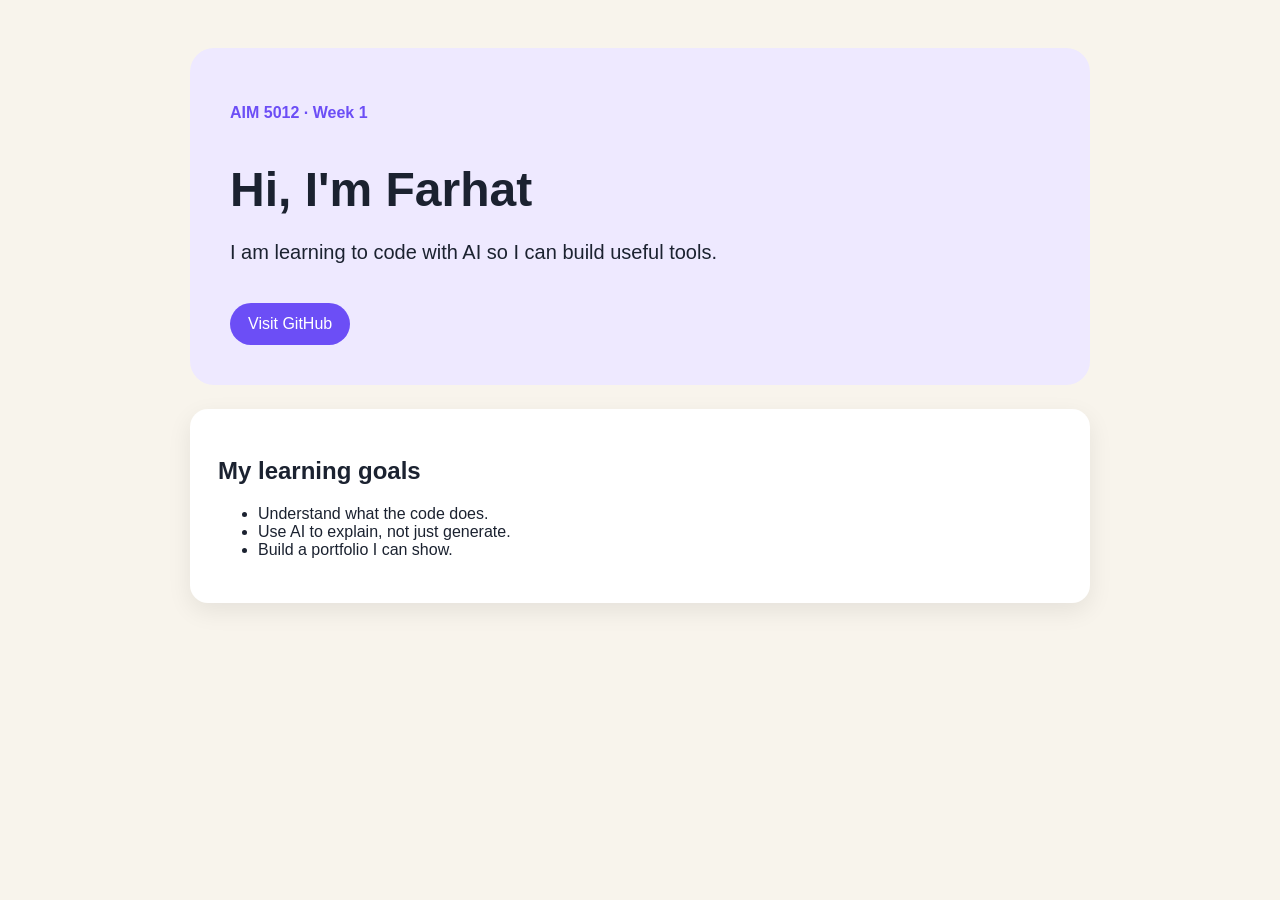
==== index.html @ 7289e82e "Add first html and css files" ====
<!DOCTYPE html>
<html lang="en">
<head>
  <meta charset="UTF-8" />
  <meta name="viewport" content="width=device-width, initial-scale=1.0" />
  <title>My First AI Coding Page</title>
  <link rel="stylesheet" href="style.css" />
</head>
<body>
  <main class="page">
    <section class="hero">
      <p class="tag">AIM 5012 · Week 1</p>
      <h1>Hi, I'm Farhat</h1>
      <p class="intro">I am learning to code with AI so I can build useful tools.</p>
      <a class="button" href="https://github.com/CS22M105" target="_blank">Visit GitHub</a>
    </section>

    <section class="card">
      <h2>My learning goals</h2>
      <ul>
        <li>Understand what the code does.</li>
        <li>Use AI to explain, not just generate.</li>
        <li>Build a portfolio I can show.</li>
      </ul>
    </section>
  </main>
</body>
</html>
---- style.css ----
body {
  margin: 0;
  font-family: Arial, sans-serif;
  background: #f8f4ec;
  color: #1b2230;
}

.page {
  max-width: 900px;
  margin: 0 auto;
  padding: 48px 24px;
}

.hero {
  background: #eee9ff;
  padding: 40px;
  border-radius: 24px;
}

.tag {
  color: #6c4ef6;
  font-weight: bold;
}

h1 {
  font-size: 48px;
  margin-bottom: 12px;
}

.intro {
  font-size: 20px;
  line-height: 1.5;
}

.button {
  display: inline-block;
  margin-top: 16px;
  padding: 12px 18px;
  background: #6c4ef6;
  color: white;
  text-decoration: none;
  border-radius: 999px;
}

.card {
  margin-top: 24px;
  background: white;
  padding: 28px;
  border-radius: 18px;
  box-shadow: 0 8px 24px rgba(0, 0, 0, 0.08);
}
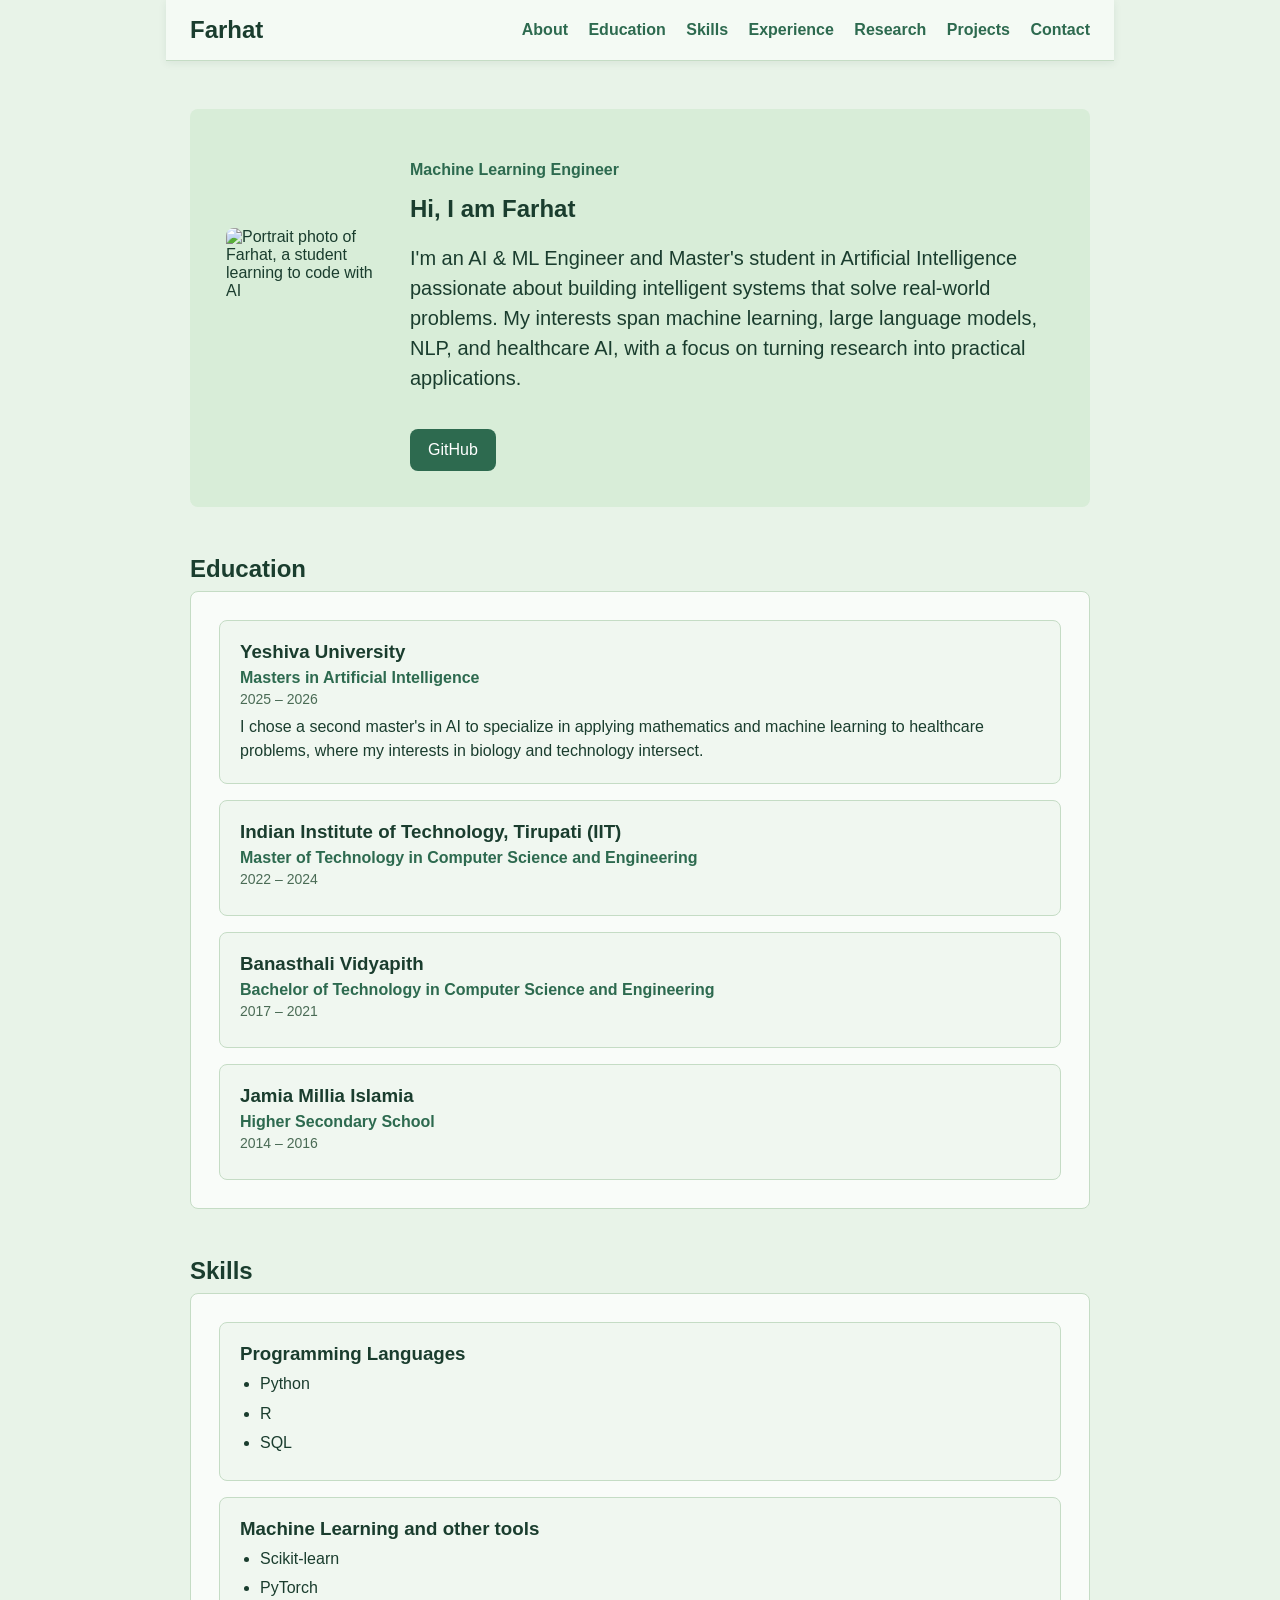
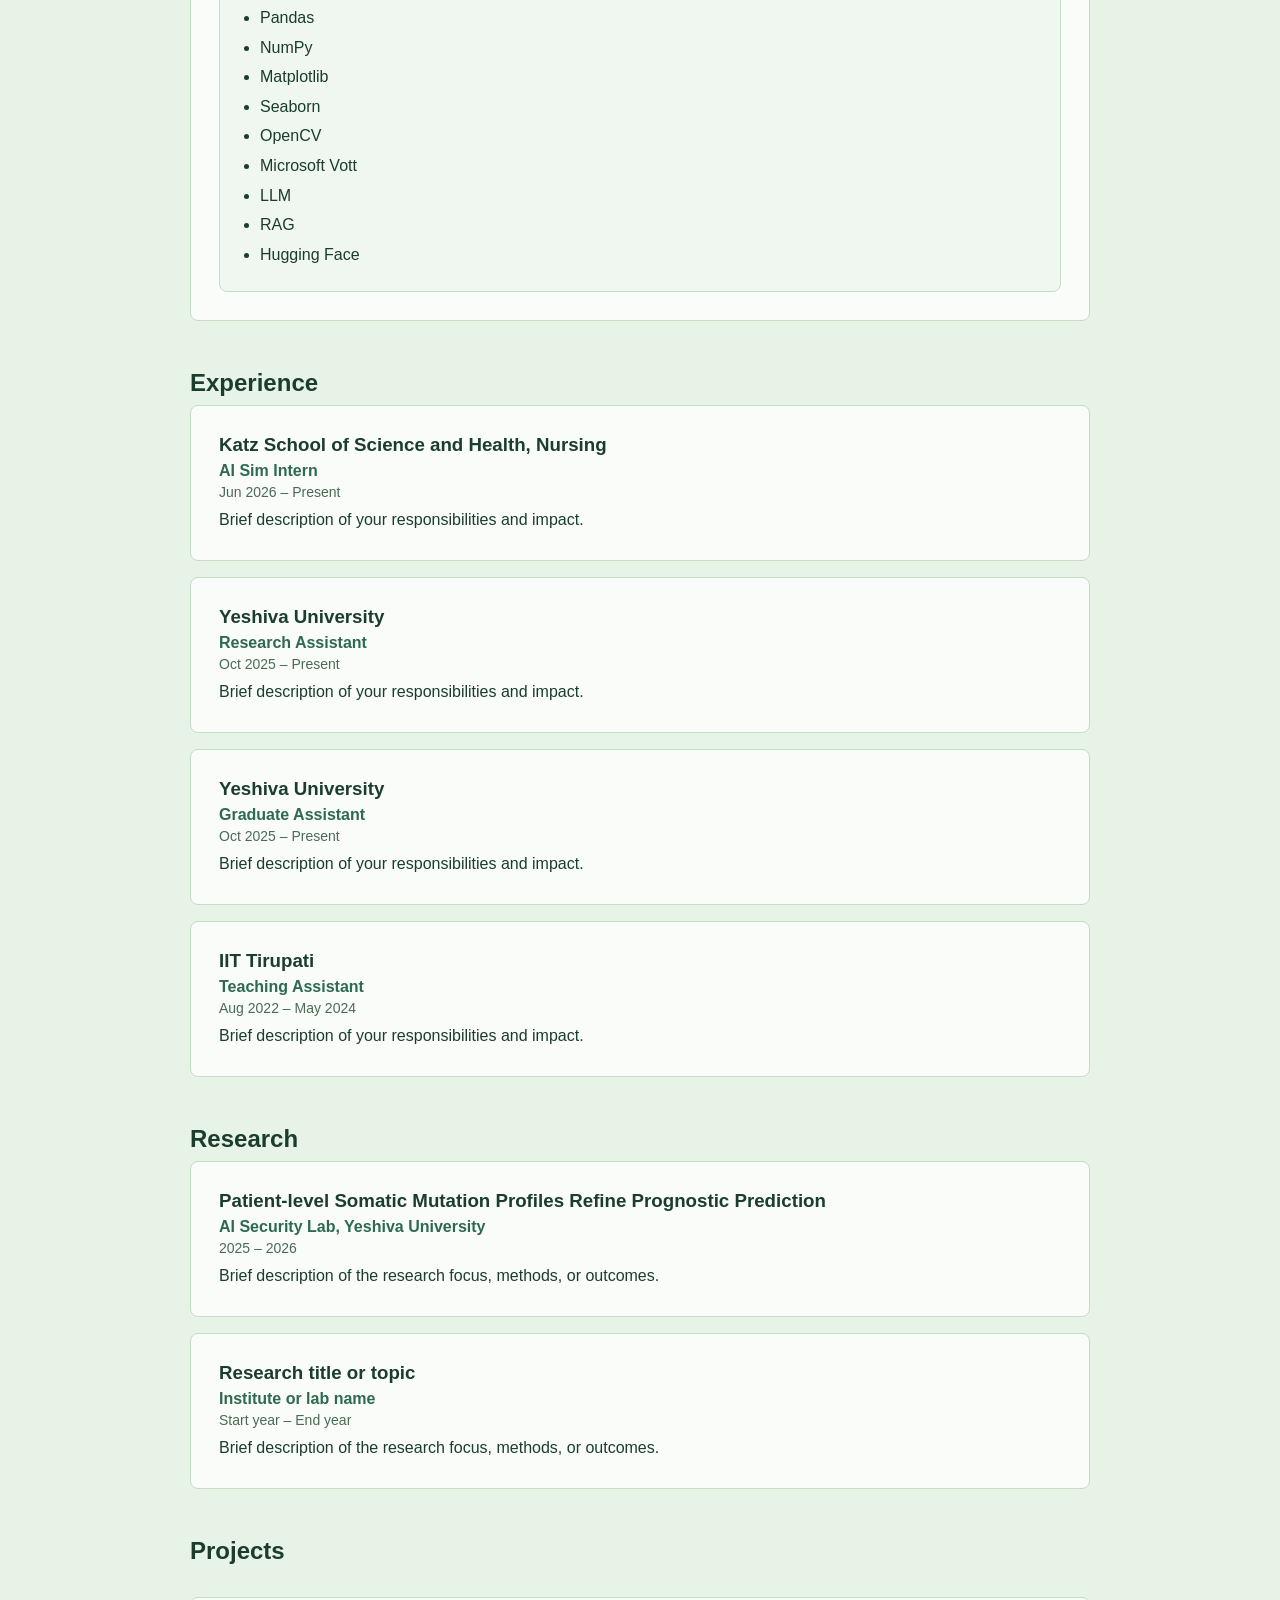
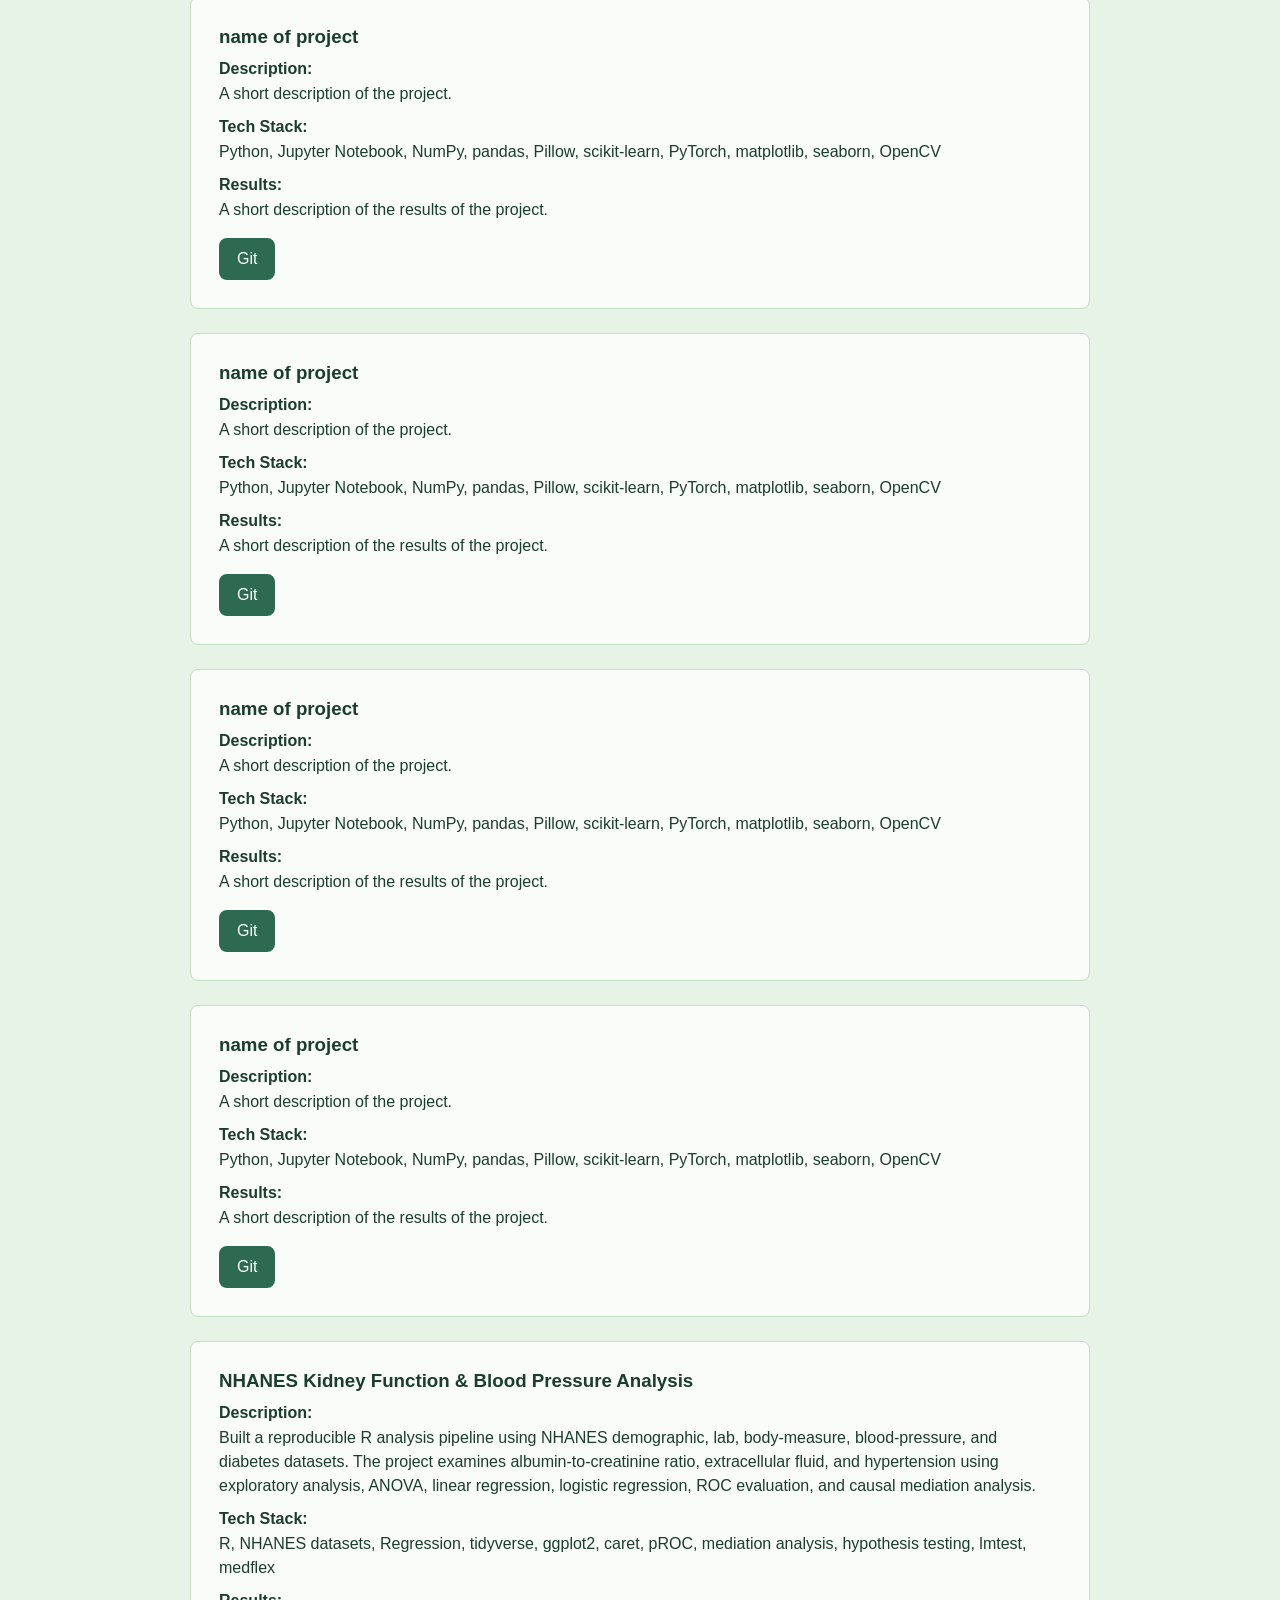
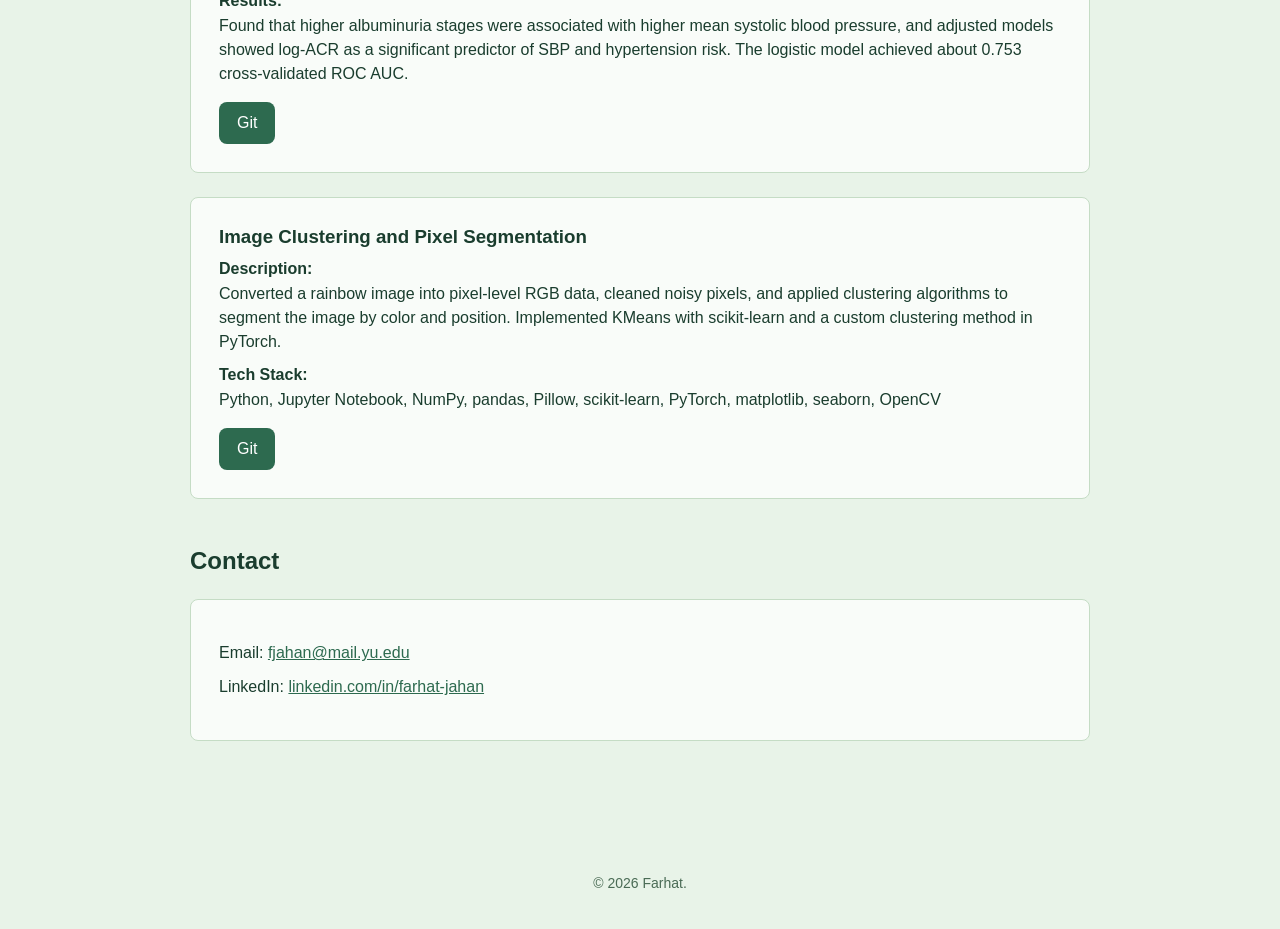
==== commit 5dab8106: "Add files via upload" ====
--- a/index.html
+++ b/index.html
@@ -3,26 +3,233 @@
 <head>
   <meta charset="UTF-8" />
   <meta name="viewport" content="width=device-width, initial-scale=1.0" />
-  <title>My First AI Coding Page</title>
+  <title>My Portfolio Starter</title>
   <link rel="stylesheet" href="style.css" />
 </head>
 <body>
+  <header>
+    <h1>Farhat</h1>
+    <nav>
+      <a href="#about">About</a>
+      <a href="#education">Education</a>
+      <a href="#skills">Skills</a>
+      <a href="#experience">Experience</a>
+      <a href="#research">Research</a>
+      <a href="#projects">Projects</a>
+      <a href="#contact">Contact</a>
+    </nav>
+  </header>
+
   <main class="page">
-    <section class="hero">
-      <p class="tag">AIM 5012 · Week 1</p>
-      <h1>Hi, I'm Farhat</h1>
-      <p class="intro">I am learning to code with AI so I can build useful tools.</p>
-      <a class="button" href="https://github.com/CS22M105" target="_blank">Visit GitHub</a>
-    </section>
-
-    <section class="card">
-      <h2>My learning goals</h2>
-      <ul>
-        <li>Understand what the code does.</li>
-        <li>Use AI to explain, not just generate.</li>
-        <li>Build a portfolio I can show.</li>
-      </ul>
+    <section id="about">
+      <div class="hero">
+        <div class="hero-content">
+          <img
+            src="headshot.png"
+            alt="Portrait photo of Farhat, a student learning to code with AI"
+            class="hero-image"
+          />
+          <div class="hero-text">
+            <p class="tag">Machine Learning Engineer</p>
+            <h2>Hi, I am Farhat</h2>
+            <p class="intro">I'm an AI & ML Engineer and Master's student in Artificial Intelligence passionate about building intelligent systems that solve real-world problems. My interests span machine learning, large language models, NLP, and healthcare AI, with a focus on turning research into practical applications.</p>
+            <a class="button" href="https://github.com/CS22M105" target="_blank">GitHub</a>
+          </div>
+        </div>
+      </div>
+    </section>
+
+    <section id="education">
+      <h2>Education</h2>
+
+      <div class="card education-card">
+        <div class="education-subcard">
+          <h3>Yeshiva University</h3>
+          <p class="education-degree">Masters in Artificial Intelligence</p>
+          <p class="education-date">2025 – 2026</p>
+          <p class="education-details">I chose a second master's in AI to specialize in applying mathematics and machine learning to healthcare problems, where my interests in biology and technology intersect.</p>
+        </div>
+
+        <div class="education-subcard">
+          <h3>Indian Institute of Technology, Tirupati (IIT)</h3>
+          <p class="education-degree">Master of Technology in Computer Science and Engineering</p>
+          <p class="education-date">2022 – 2024</p>
+        </div>
+
+        <div class="education-subcard">
+          <h3>Banasthali Vidyapith</h3>
+          <p class="education-degree">Bachelor of Technology in Computer Science and Engineering</p>
+          <p class="education-date">2017 – 2021</p>
+        </div>
+
+        <div class="education-subcard">
+          <h3>Jamia Millia Islamia</h3>
+          <p class="education-degree">Higher Secondary School</p>
+          <p class="education-date">2014 – 2016</p>
+        </div>
+      </div>
+    </section>
+
+    <section id="skills">
+      <h2>Skills</h2>
+
+      <div class="card skills-card">
+        <div class="skills-subcard">
+          <h3>Programming Languages</h3>
+          <ul>
+            <li>Python</li>
+            <li>R</li>
+            <li>SQL</li>
+          </ul>
+        </div>
+        <div class="skills-subcard">
+          <h3>Machine Learning and other tools</h3>
+          <ul>
+            <li>Scikit-learn</li>
+            <li>PyTorch</li>
+            <li>Pandas</li>
+            <li>NumPy</li>
+            <li>Matplotlib</li>
+            <li>Seaborn</li>
+            <li>OpenCV</li>
+            <li>Microsoft Vott</li>
+            <li>LLM</li>
+            <li>RAG</li>
+            <li>Hugging Face</li>
+          </ul>
+        </div>
+      </div>
+    </section>
+
+    <section id="experience">
+      <h2>Experience</h2>
+
+      <div class="card">
+        <h3>Katz School of Science and Health, Nursing</h3>
+        <p class="experience-role">AI Sim Intern</p>
+        <p class="experience-date">Jun 2026 – Present</p>
+        <p class="experience-details">Brief description of your responsibilities and impact.</p>
+      </div>
+
+      <div class="card">
+        <h3>Yeshiva University</h3>
+        <p class="experience-role">Research Assistant</p>
+        <p class="experience-date">Oct 2025 – Present</p>
+        <p class="experience-details">Brief description of your responsibilities and impact.</p>
+      </div>
+
+      <div class="card">
+        <h3>Yeshiva University</h3>
+        <p class="experience-role">Graduate Assistant</p>
+        <p class="experience-date">Oct 2025 – Present</p>
+        <p class="experience-details">Brief description of your responsibilities and impact.</p>
+      </div>
+      <div class="card">
+        <h3>IIT Tirupati</h3>
+        <p class="experience-role">Teaching Assistant</p>
+        <p class="experience-date">Aug 2022 – May 2024</p>
+        <p class="experience-details">Brief description of your responsibilities and impact.</p>
+      </div>
+    </section>
+
+    <section id="research">
+      <h2>Research</h2>
+
+      <div class="card">
+        <h3>Patient-level Somatic Mutation Profiles Refine Prognostic Prediction</h3>
+        <p class="research-affiliation">AI Security Lab, Yeshiva University</p>
+        <p class="research-date">2025 – 2026</p>
+        <p class="research-details">Brief description of the research focus, methods, or outcomes.</p>
+      </div>
+
+      <div class="card">
+        <h3>Research title or topic</h3>
+        <p class="research-affiliation">Institute or lab name</p>
+        <p class="research-date">Start year – End year</p>
+        <p class="research-details">Brief description of the research focus, methods, or outcomes.</p>
+      </div>
+    </section>
+
+    <section id="projects">
+      <h2>Projects</h2>
+
+      <div class="card">
+        <h3>name of project</h3>
+        <h4>Description:</h4>
+        <p>A short description of the project.</p>
+        <h4>Tech Stack:</h4>
+        <p>Python, Jupyter Notebook, NumPy, pandas, Pillow, scikit-learn, PyTorch, matplotlib, seaborn, OpenCV</p>
+        <h4>Results:</h4>
+        <p>A short description of the results of the project.</p>
+        <a class="button" href="link to the project" target="_blank">Git</a>
+      </div>
+
+      <div class="card">
+        <h3>name of project</h3>
+        <h4>Description:</h4>
+        <p>A short description of the project.</p>
+        <h4>Tech Stack:</h4>
+        <p>Python, Jupyter Notebook, NumPy, pandas, Pillow, scikit-learn, PyTorch, matplotlib, seaborn, OpenCV</p>
+        <h4>Results:</h4>
+        <p>A short description of the results of the project.</p>
+        <a class="button" href="link to the project" target="_blank">Git</a>
+      </div>
+
+      <div class="card">
+        <h3>name of project</h3>
+        <h4>Description:</h4>
+        <p>A short description of the project.</p>
+        <h4>Tech Stack:</h4>
+        <p>Python, Jupyter Notebook, NumPy, pandas, Pillow, scikit-learn, PyTorch, matplotlib, seaborn, OpenCV</p>
+        <h4>Results:</h4>
+        <p>A short description of the results of the project.</p>
+        <a class="button" href="link to the project" target="_blank">Git</a>
+      </div>
+
+      <div class="card">
+        <h3>name of project</h3>
+        <h4>Description:</h4>
+        <p>A short description of the project.</p>
+        <h4>Tech Stack:</h4>
+        <p>Python, Jupyter Notebook, NumPy, pandas, Pillow, scikit-learn, PyTorch, matplotlib, seaborn, OpenCV</p>
+        <h4>Results:</h4>
+        <p>A short description of the results of the project.</p>
+        <a class="button" href="link to the project" target="_blank">Git</a>
+      </div>
+
+      <div class="card">
+        <h3>NHANES Kidney Function & Blood Pressure Analysis</h3>
+        <h4>Description:</h4>
+        <p>Built a reproducible R analysis pipeline using NHANES demographic, lab, body-measure, blood-pressure, and diabetes datasets. The project examines albumin-to-creatinine ratio, extracellular fluid, and hypertension using exploratory analysis, ANOVA, linear regression, logistic regression, ROC evaluation, and causal mediation analysis.</p>
+        <h4>Tech Stack:</h4>
+        <p>R, NHANES datasets, Regression, tidyverse, ggplot2, caret, pROC, mediation analysis, hypothesis testing, lmtest, medflex</p>
+        <h4>Results:</h4>
+        <p>Found that higher albuminuria stages were associated with higher mean systolic blood pressure, and adjusted models showed log-ACR as a significant predictor of SBP and hypertension risk. The logistic model achieved about 0.753 cross-validated ROC AUC.</p>
+        <a class="button" href="https://github.com/CS22M105/Kidney-Function-and-Hypertension" target="_blank">Git</a>
+      </div>
+
+      <div class="card">
+        <h3>Image Clustering and Pixel Segmentation</h3>
+        <h4>Description:</h4>
+        <p>Converted a rainbow image into pixel-level RGB data, cleaned noisy pixels, and applied clustering algorithms to segment the image by color and position. Implemented KMeans with scikit-learn and a custom clustering method in PyTorch.</p>
+        <h4>Tech Stack:</h4>
+        <p>Python, Jupyter Notebook, NumPy, pandas, Pillow, scikit-learn, PyTorch, matplotlib, seaborn, OpenCV</p>
+        <a class="button" href="https://github.com/CS22M105/Image_clustering_and_pixel_segmentation" target="_blank">Git</a>
+      </div>
+    </section>
+
+    <section id="contact">
+      <h2>Contact</h2>
+
+      <div class="card">
+        <p>Email: <a href="mailto:fjahan@mail.yu.edu">fjahan@mail.yu.edu</a></p>
+        <p>LinkedIn: <a href="https://www.linkedin.com/in/farhat-jahan-6a3a28245/" target="_blank">linkedin.com/in/farhat-jahan</a></p>
+      </div>
     </section>
   </main>
+
+  <footer>
+    <p>&copy; 2026 Farhat.</p>
+  </footer>
 </body>
 </html>
--- a/style.css
+++ b/style.css
@@ -1,8 +1,44 @@
+html {
+  scroll-padding-top: 72px;
+}
+
 body {
   margin: 0;
   font-family: Arial, sans-serif;
-  background: #f8f4ec;
-  color: #1b2230;
+  background: #e8f3e8;
+  color: #1a3d2e;
+}
+
+/* Header and navigation */
+header {
+  position: sticky;
+  top: 0;
+  z-index: 100;
+  background: #f4faf4;
+  border-bottom: 1px solid #c5dcc5;
+  padding: 16px 24px;
+  max-width: 900px;
+  margin: 0 auto;
+  display: flex;
+  justify-content: space-between;
+  align-items: center;
+  box-shadow: 0 2px 8px rgba(26, 61, 46, 0.08);
+}
+
+header h1 {
+  font-size: 24px;
+  margin: 0;
+}
+
+nav a {
+  margin-left: 16px;
+  color: #2d6a4f;
+  text-decoration: none;
+  font-weight: bold;
+}
+
+nav a:hover {
+  text-decoration: underline;
 }
 
 .page {
@@ -11,19 +47,42 @@
   padding: 48px 24px;
 }
 
+section {
+  margin-bottom: 48px;
+}
+
 .hero {
-  background: #eee9ff;
-  padding: 40px;
-  border-radius: 24px;
+  background: #d8edd8;
+  padding: 36px;
+  border-radius: 8px;
+}
+
+.hero-content {
+  display: flex;
+  gap: 24px;
+  align-items: center;
+}
+
+.hero-image {
+  width: 160px;
+  height: 160px;
+  max-width: 100%;
+  object-fit: cover;
+  border-radius: 8px;
+  flex-shrink: 0;
+}
+
+.hero-text h2 {
+  margin-top: 0;
 }
 
 .tag {
-  color: #6c4ef6;
+  color: #2d6a4f;
   font-weight: bold;
 }
 
 h1 {
-  font-size: 48px;
+  font-size: 44px;
   margin-bottom: 12px;
 }
 
@@ -36,16 +95,173 @@
   display: inline-block;
   margin-top: 16px;
   padding: 12px 18px;
-  background: #6c4ef6;
+  background: #2d6a4f;
   color: white;
   text-decoration: none;
-  border-radius: 999px;
+  border-radius: 8px;
 }
 
 .card {
   margin-top: 24px;
-  background: white;
+  background: #f9fcf9;
   padding: 28px;
-  border-radius: 18px;
-  box-shadow: 0 8px 24px rgba(0, 0, 0, 0.08);
-}
+  border-radius: 8px;
+  border: 1px solid #c5dcc5;
+}
+
+.card a {
+  color: #2d6a4f;
+}
+
+.card .button {
+  color: white;
+}
+
+/* Education and Skills sections */
+#education > h2,
+#skills > h2,
+#experience > h2,
+#research > h2 {
+  margin: 0 0 8px;
+}
+
+.education-card,
+.skills-card {
+  margin-top: 0;
+  display: flex;
+  flex-direction: column;
+  gap: 16px;
+}
+
+.education-subcard,
+.skills-subcard {
+  background: #f0f7f0;
+  padding: 20px;
+  border-radius: 8px;
+  border: 1px solid #c5dcc5;
+}
+
+.education-subcard h3,
+.skills-subcard h3 {
+  margin: 0 0 6px;
+}
+
+.education-degree,
+.experience-role,
+.research-affiliation {
+  margin: 0 0 4px;
+  font-weight: bold;
+  color: #2d6a4f;
+}
+
+.education-date,
+.experience-date,
+.research-date {
+  margin: 0 0 8px;
+  font-size: 14px;
+  color: #4a6b55;
+}
+
+.education-details,
+.experience-details,
+.research-details {
+  margin: 0;
+  line-height: 1.5;
+}
+
+.skills-subcard ul {
+  margin: 0;
+  padding-left: 20px;
+  line-height: 1.6;
+}
+
+.skills-subcard li {
+  margin-bottom: 4px;
+}
+
+#experience > .card,
+#research > .card {
+  margin-top: 0;
+}
+
+#experience > .card + .card,
+#research > .card + .card {
+  margin-top: 16px;
+}
+
+#experience > .card h3,
+#research > .card h3 {
+  margin-top: 0;
+  margin-bottom: 6px;
+}
+
+/* Projects section: two columns on wide screens */
+#projects {
+  display: flex;
+  flex-wrap: wrap;
+  gap: 24px;
+}
+
+#projects > h2 {
+  width: 100%;
+  margin: 0 0 8px;
+}
+
+#projects > .card {
+  flex: 1 1 calc(50% - 12px);
+  margin-top: 0;
+}
+
+#projects > .card h3 {
+  margin-top: 0;
+  margin-bottom: 8px;
+}
+
+#projects > .card h4 {
+  margin-top: 12px;
+  margin-bottom: 4px;
+}
+
+#projects > .card p {
+  margin: 0;
+  line-height: 1.5;
+}
+
+footer {
+  text-align: center;
+  padding: 24px;
+  color: #4a6b55;
+  font-size: 14px;
+}
+
+/* Narrow screens: stack project cards and header */
+@media (max-width: 600px) {
+  header {
+    flex-direction: column;
+    align-items: flex-start;
+    gap: 12px;
+  }
+
+  nav a {
+    margin-left: 0;
+    margin-right: 16px;
+  }
+
+  #projects > .card {
+    flex: 1 1 100%;
+  }
+
+  .hero-content {
+    flex-direction: column;
+    text-align: center;
+  }
+
+  .hero-image {
+    width: 140px;
+    height: 140px;
+  }
+
+  h1 {
+    font-size: 36px;
+  }
+}
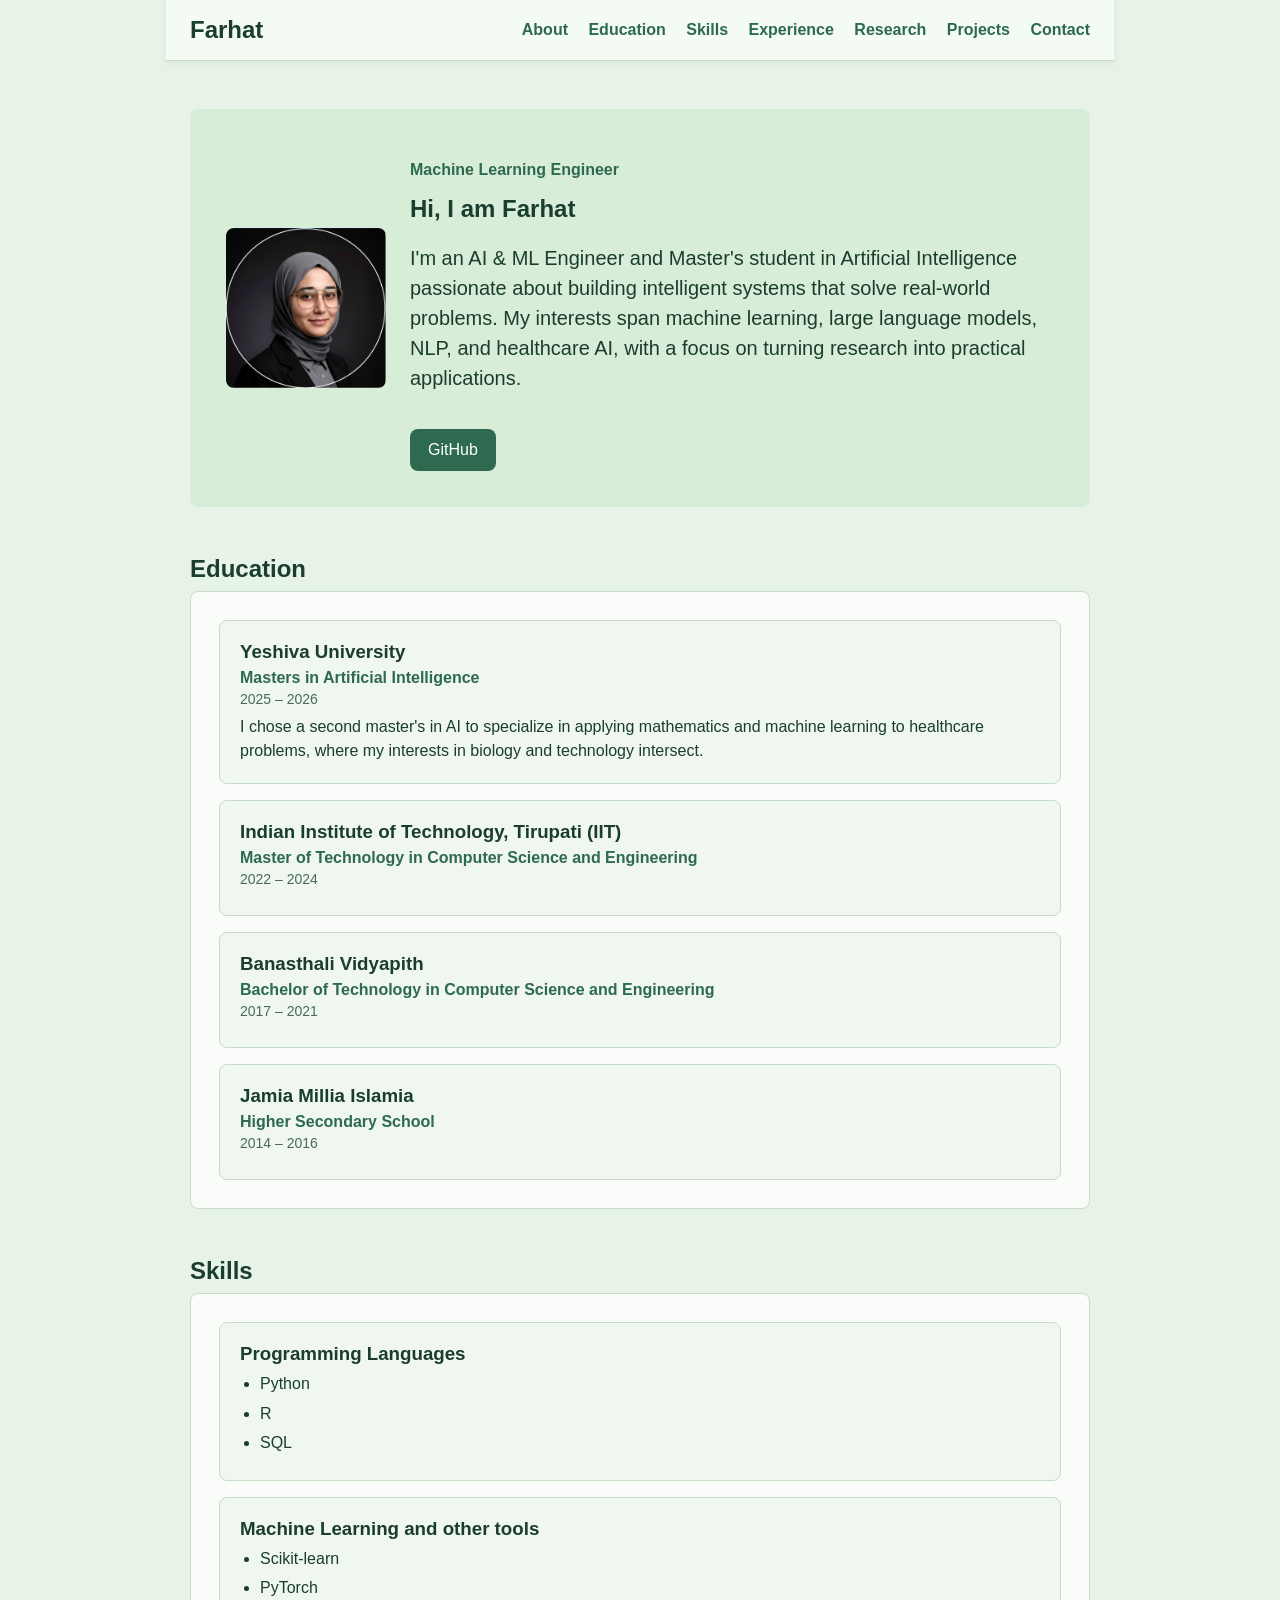
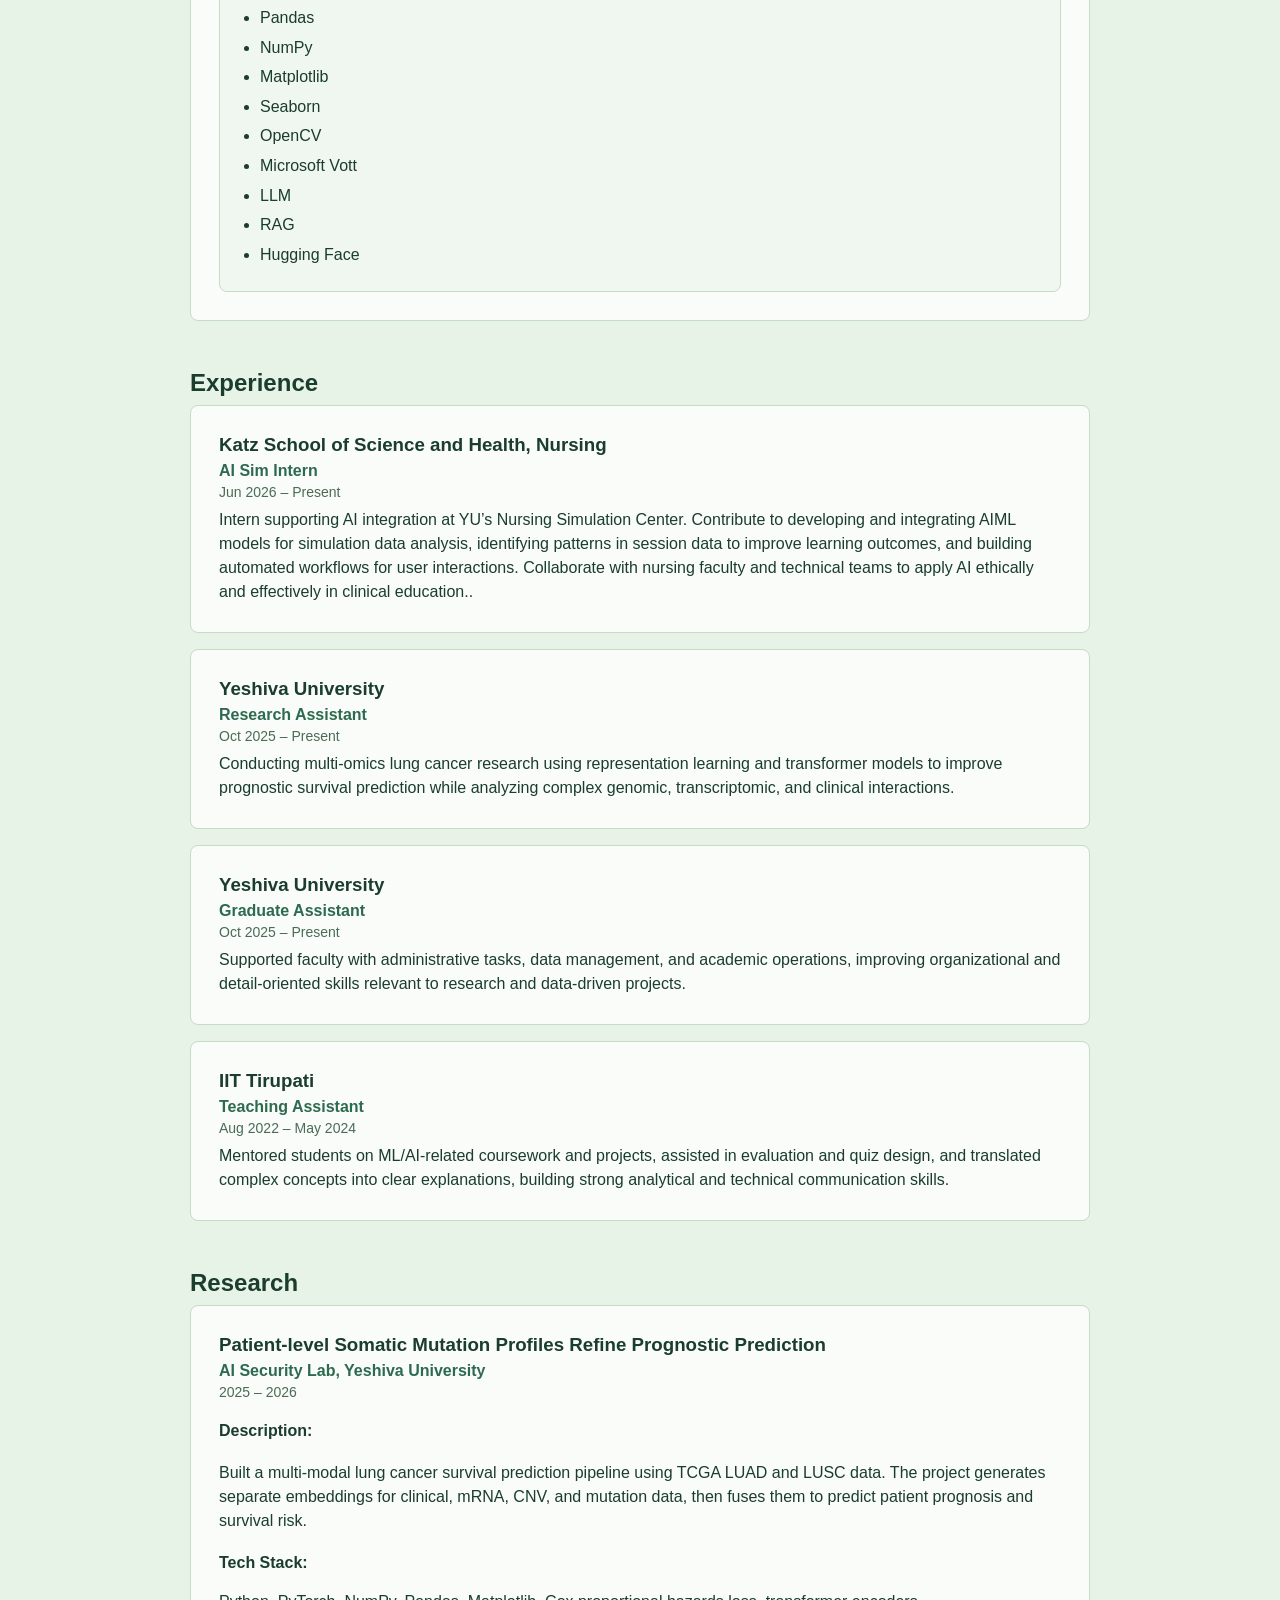
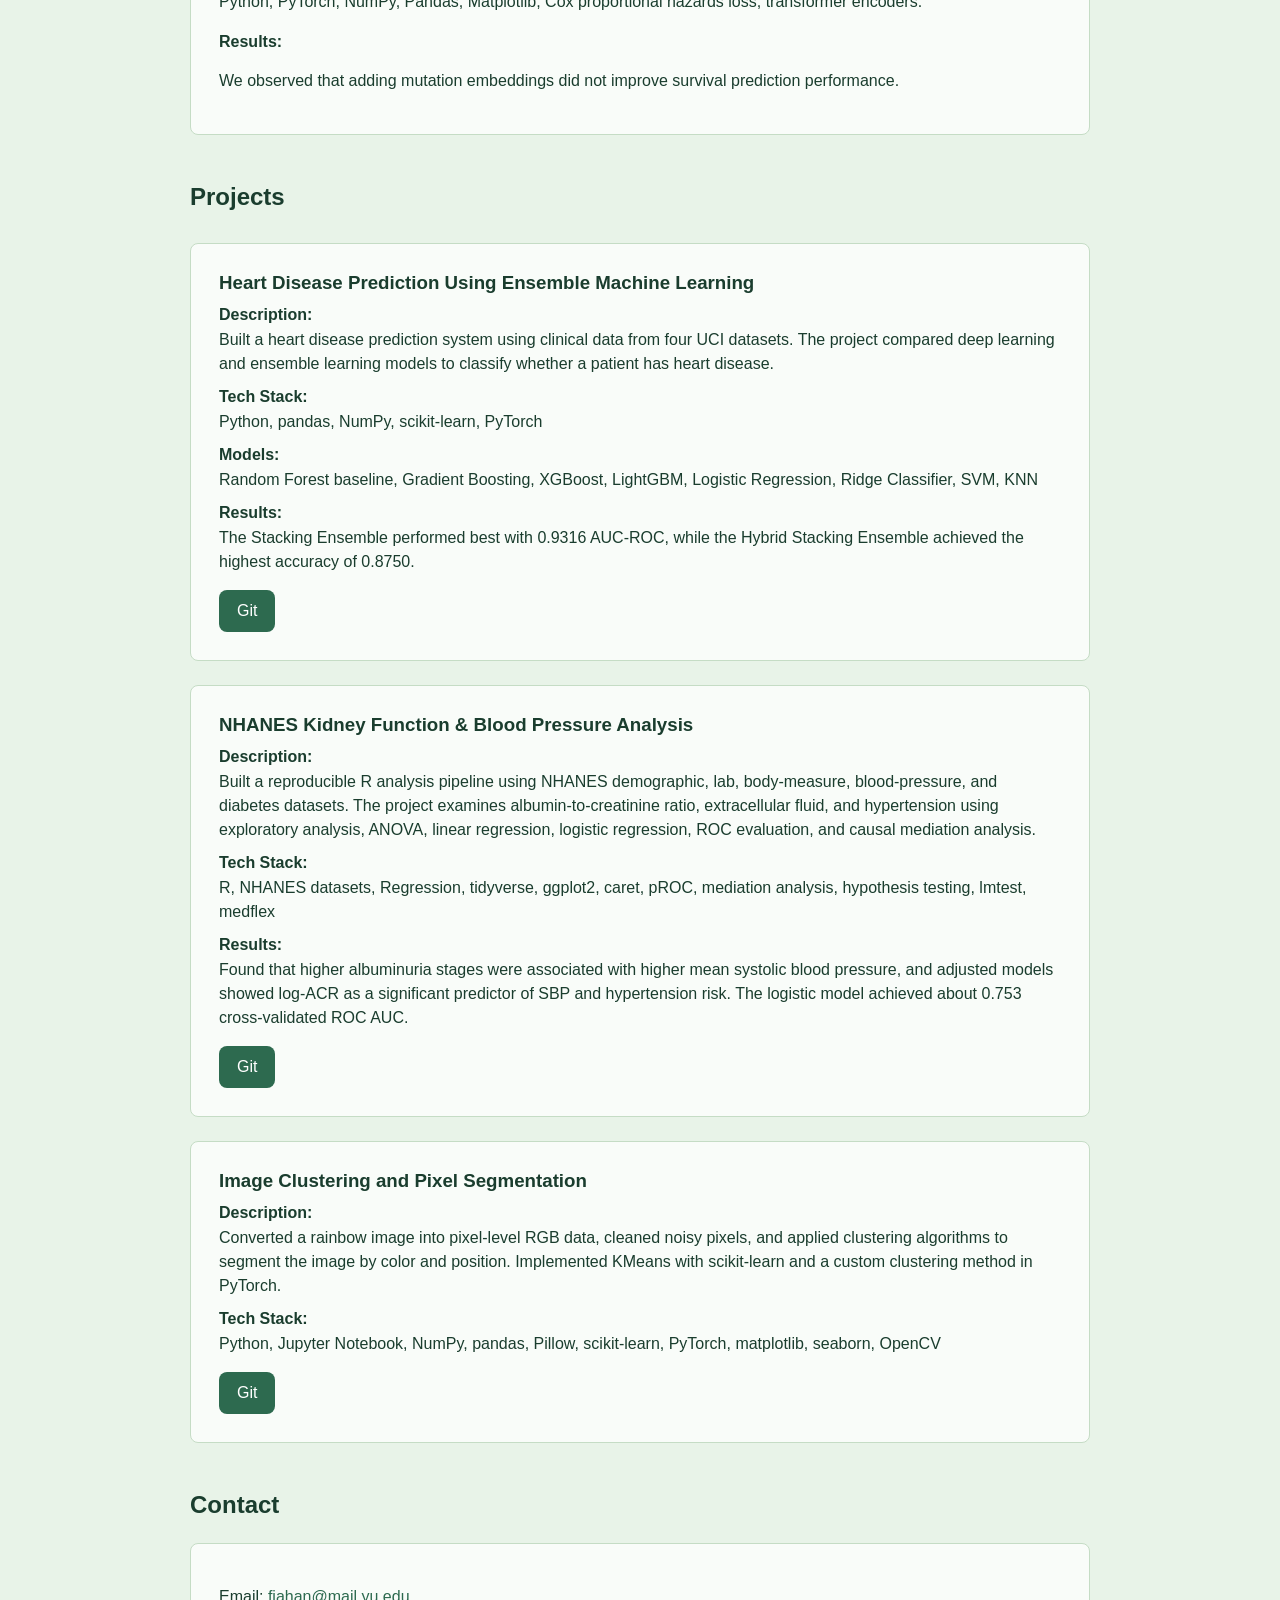
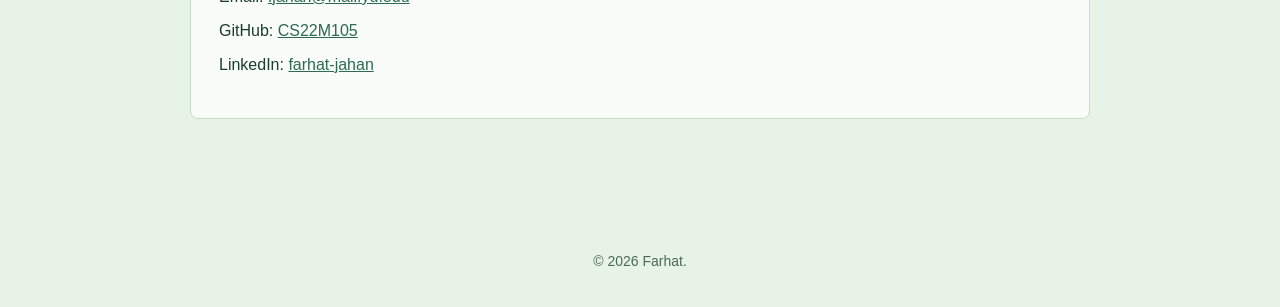
==== commit 14a2b8fa: "Add files via upload Added ensemble methods project details and genetics research experience." ====
--- a/index.html
+++ b/index.html
@@ -108,27 +108,27 @@
         <h3>Katz School of Science and Health, Nursing</h3>
         <p class="experience-role">AI Sim Intern</p>
         <p class="experience-date">Jun 2026 – Present</p>
-        <p class="experience-details">Brief description of your responsibilities and impact.</p>
+        <p class="experience-details">Intern supporting AI integration at YU’s Nursing Simulation Center. Contribute to developing and integrating AIML models for simulation data analysis, identifying patterns in session data to improve learning outcomes, and building automated workflows for user interactions. Collaborate with nursing faculty and technical teams to apply AI ethically and effectively in clinical education..</p>
       </div>
 
       <div class="card">
         <h3>Yeshiva University</h3>
         <p class="experience-role">Research Assistant</p>
         <p class="experience-date">Oct 2025 – Present</p>
-        <p class="experience-details">Brief description of your responsibilities and impact.</p>
+        <p class="experience-details">Conducting multi-omics lung cancer research using representation learning and transformer models to improve prognostic survival prediction while analyzing complex genomic, transcriptomic, and clinical interactions.</p>
       </div>
 
       <div class="card">
         <h3>Yeshiva University</h3>
         <p class="experience-role">Graduate Assistant</p>
         <p class="experience-date">Oct 2025 – Present</p>
-        <p class="experience-details">Brief description of your responsibilities and impact.</p>
+        <p class="experience-details">Supported faculty with administrative tasks, data management, and academic operations, improving organizational and detail-oriented skills relevant to research and data-driven projects.</p>
       </div>
       <div class="card">
         <h3>IIT Tirupati</h3>
         <p class="experience-role">Teaching Assistant</p>
         <p class="experience-date">Aug 2022 – May 2024</p>
-        <p class="experience-details">Brief description of your responsibilities and impact.</p>
+        <p class="experience-details">Mentored students on ML/AI-related coursework and projects, assisted in evaluation and quiz design, and translated complex concepts into clear explanations, building strong analytical and technical communication skills.</p>
       </div>
     </section>
 
@@ -139,14 +139,12 @@
         <h3>Patient-level Somatic Mutation Profiles Refine Prognostic Prediction</h3>
         <p class="research-affiliation">AI Security Lab, Yeshiva University</p>
         <p class="research-date">2025 – 2026</p>
-        <p class="research-details">Brief description of the research focus, methods, or outcomes.</p>
-      </div>
-
-      <div class="card">
-        <h3>Research title or topic</h3>
-        <p class="research-affiliation">Institute or lab name</p>
-        <p class="research-date">Start year – End year</p>
-        <p class="research-details">Brief description of the research focus, methods, or outcomes.</p>
+        <h4>Description:</h4>
+        <p class="research-details">Built a multi-modal lung cancer survival prediction pipeline using TCGA LUAD and LUSC data. The project generates separate embeddings for clinical, mRNA, CNV, and mutation data, then fuses them to predict patient prognosis and survival risk.</p>
+        <h4>Tech Stack:</h4>
+        <p class="tech-stack">Python, PyTorch, NumPy, Pandas, Matplotlib, Cox proportional hazards loss, transformer encoders.</p>
+        <h4>Results:</h4>
+        <p class="results">We observed that adding mutation embeddings did not improve survival prediction performance.</p>
       </div>
     </section>
 
@@ -154,47 +152,16 @@
       <h2>Projects</h2>
 
       <div class="card">
-        <h3>name of project</h3>
-        <h4>Description:</h4>
-        <p>A short description of the project.</p>
-        <h4>Tech Stack:</h4>
-        <p>Python, Jupyter Notebook, NumPy, pandas, Pillow, scikit-learn, PyTorch, matplotlib, seaborn, OpenCV</p>
+        <h3>Heart Disease Prediction Using Ensemble Machine Learning</h3>
+        <h4>Description:</h4>
+        <p>Built a heart disease prediction system using clinical data from four UCI datasets. The project compared deep learning and ensemble learning models to classify whether a patient has heart disease.</p>
+        <h4>Tech Stack:</h4>
+        <p>Python, pandas, NumPy, scikit-learn, PyTorch</p>
+        <h4>Models:</h4>
+        <p>Random Forest baseline, Gradient Boosting, XGBoost, LightGBM, Logistic Regression, Ridge Classifier, SVM, KNN</p>
         <h4>Results:</h4>
-        <p>A short description of the results of the project.</p>
-        <a class="button" href="link to the project" target="_blank">Git</a>
-      </div>
-
-      <div class="card">
-        <h3>name of project</h3>
-        <h4>Description:</h4>
-        <p>A short description of the project.</p>
-        <h4>Tech Stack:</h4>
-        <p>Python, Jupyter Notebook, NumPy, pandas, Pillow, scikit-learn, PyTorch, matplotlib, seaborn, OpenCV</p>
-        <h4>Results:</h4>
-        <p>A short description of the results of the project.</p>
-        <a class="button" href="link to the project" target="_blank">Git</a>
-      </div>
-
-      <div class="card">
-        <h3>name of project</h3>
-        <h4>Description:</h4>
-        <p>A short description of the project.</p>
-        <h4>Tech Stack:</h4>
-        <p>Python, Jupyter Notebook, NumPy, pandas, Pillow, scikit-learn, PyTorch, matplotlib, seaborn, OpenCV</p>
-        <h4>Results:</h4>
-        <p>A short description of the results of the project.</p>
-        <a class="button" href="link to the project" target="_blank">Git</a>
-      </div>
-
-      <div class="card">
-        <h3>name of project</h3>
-        <h4>Description:</h4>
-        <p>A short description of the project.</p>
-        <h4>Tech Stack:</h4>
-        <p>Python, Jupyter Notebook, NumPy, pandas, Pillow, scikit-learn, PyTorch, matplotlib, seaborn, OpenCV</p>
-        <h4>Results:</h4>
-        <p>A short description of the results of the project.</p>
-        <a class="button" href="link to the project" target="_blank">Git</a>
+        <p>The Stacking Ensemble performed best with 0.9316 AUC-ROC, while the Hybrid Stacking Ensemble achieved the highest accuracy of 0.8750.</p>
+        <a class="button" href="https://github.com/CS22M105/Clinical-Risk-Prediction-using-Neural-and-Ensemble-Models" target="_blank">Git</a>
       </div>
 
       <div class="card">
@@ -223,7 +190,8 @@
 
       <div class="card">
         <p>Email: <a href="mailto:fjahan@mail.yu.edu">fjahan@mail.yu.edu</a></p>
-        <p>LinkedIn: <a href="https://www.linkedin.com/in/farhat-jahan-6a3a28245/" target="_blank">linkedin.com/in/farhat-jahan</a></p>
+        <p>GitHub: <a href="https://github.com/CS22M105" target="_blank">CS22M105</a></p>
+        <p>LinkedIn: <a href="https://www.linkedin.com/in/farhat-jahan-6a3a28245/" target="_blank">farhat-jahan</a></p>
       </div>
     </section>
   </main>
